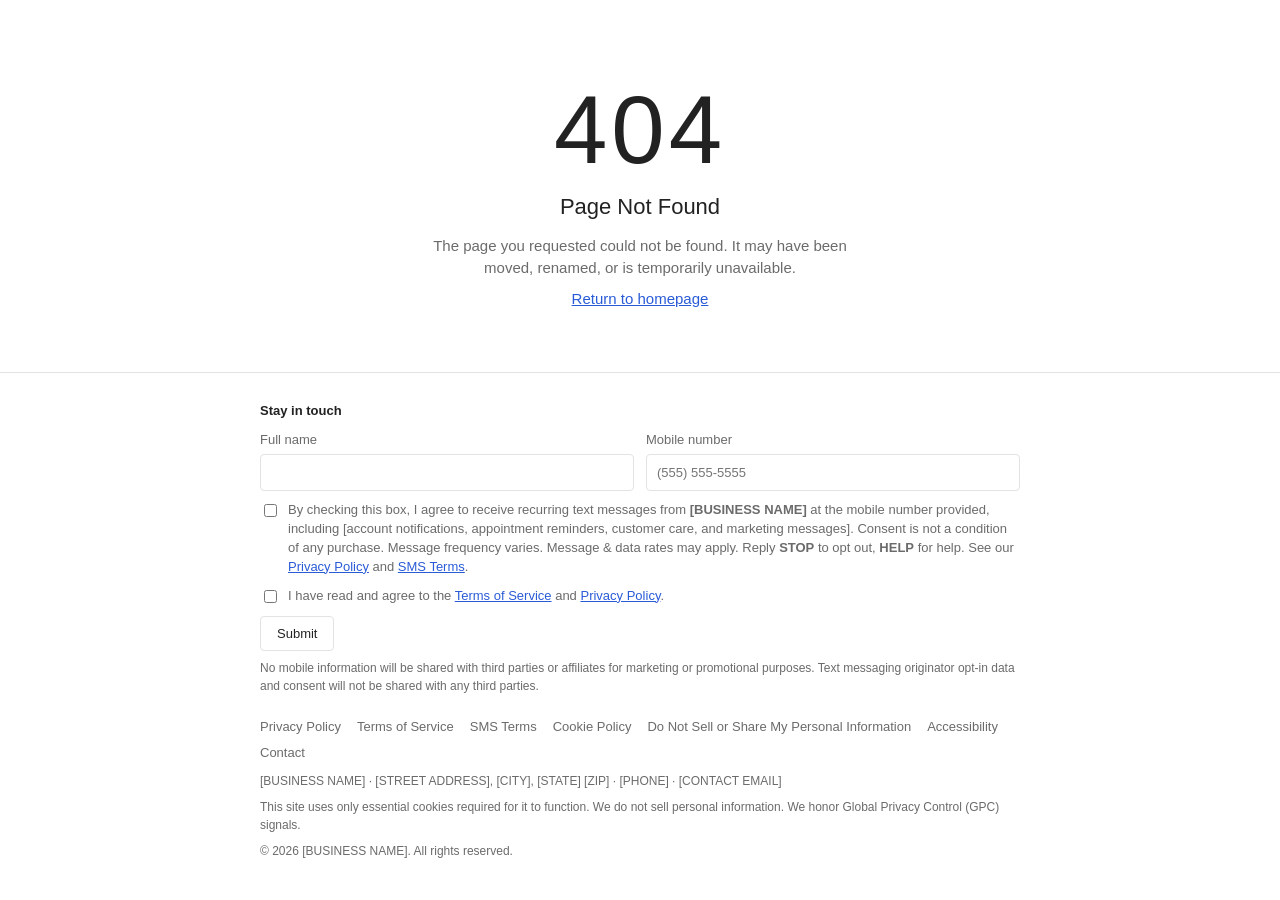
==== index.html @ 89b5e72d "fastapi.online: 404 landing with compliance footer + encrypted dashboard Co-Authored-By: Claude Opus" ====
<!doctype html>
<html lang="en">
<head>
<meta charset="utf-8">
<meta name="viewport" content="width=device-width, initial-scale=1">
<meta name="robots" content="noindex, nofollow">
<title>404 Not Found</title>
<link rel="stylesheet" href="/assets/site.css">
</head>
<body>
<main class="nf">
  <h1><button type="button" id="code" class="code" aria-label="404">404</button></h1>
  <p class="nf-title">Page Not Found</p>
  <p class="nf-text">The page you requested could not be found. It may have been moved, renamed, or is temporarily unavailable.</p>
  <p class="nf-text"><a href="/">Return to homepage</a></p>
</main>

<footer class="ft">
  <form class="optin" id="optin" novalidate>
    <p class="ft-h">Stay in touch</p>
    <div class="row">
      <label>Full name<input name="name" type="text" autocomplete="name" required></label>
      <label>Mobile number<input name="phone" type="tel" autocomplete="tel" inputmode="tel" placeholder="(555) 555-5555" required></label>
    </div>
    <label class="chk"><input type="checkbox" name="sms_consent" value="yes">
      <span>By checking this box, I agree to receive recurring text messages from <b>[BUSINESS NAME]</b> at the mobile number provided, including [account notifications, appointment reminders, customer care, and marketing messages]. Consent is not a condition of any purchase. Message frequency varies. Message &amp; data rates may apply. Reply <b>STOP</b> to opt out, <b>HELP</b> for help. See our <a href="/privacy/">Privacy Policy</a> and <a href="/sms-terms/">SMS Terms</a>.</span></label>
    <label class="chk"><input type="checkbox" name="terms_consent" value="yes" required>
      <span>I have read and agree to the <a href="/terms/">Terms of Service</a> and <a href="/privacy/">Privacy Policy</a>.</span></label>
    <button type="submit">Submit</button>
    <p class="fine" id="optin-msg" role="status" aria-live="polite"></p>
    <p class="fine">No mobile information will be shared with third parties or affiliates for marketing or promotional purposes. Text messaging originator opt-in data and consent will not be shared with any third parties.</p>
  </form>

  <nav class="links" aria-label="Legal">
    <a href="/privacy/">Privacy Policy</a>
    <a href="/terms/">Terms of Service</a>
    <a href="/sms-terms/">SMS Terms</a>
    <a href="/privacy/#cookies">Cookie Policy</a>
    <a href="/privacy/#do-not-sell">Do Not Sell or Share My Personal Information</a>
    <a href="/accessibility/">Accessibility</a>
    <a href="mailto:[CONTACT EMAIL]">Contact</a>
  </nav>
  <p class="fine">[BUSINESS NAME] · [STREET ADDRESS], [CITY], [STATE] [ZIP] · [PHONE] · [CONTACT EMAIL]</p>
  <p class="fine">This site uses only essential cookies required for it to function. We do not sell personal information. We honor Global Privacy Control (GPC) signals.</p>
  <p class="fine">&copy; <span id="yr">2026</span> [BUSINESS NAME]. All rights reserved.</p>
</footer>

<dialog id="login" class="dlg">
  <form id="login-form" method="dialog">
    <p class="dlg-h">Sign in</p>
    <label>Username<input name="u" type="text" autocomplete="username"></label>
    <label>Password<input name="p" type="password" autocomplete="current-password" required></label>
    <p class="err" id="login-err" role="alert"></p>
    <div class="dlg-act">
      <button type="button" class="ghost" id="login-cancel">Cancel</button>
      <button type="submit" id="login-go">Sign in</button>
    </div>
  </form>
</dialog>

<section id="dash" class="dash" hidden></section>

<script src="/assets/config.js"></script>
<script src="/assets/vault.js"></script>
<script src="/assets/app.js"></script>
</body>
</html>
---- assets/site.css ----
:root{--bg:#fff;--fg:#222;--muted:#6b6b6b;--line:#e3e3e3;--field:#fff;--accent:#2a5bd7;--ok:#1f9d55;--bad:#c53030}
@media (prefers-color-scheme:dark){:root{--bg:#121212;--fg:#e6e6e6;--muted:#9a9a9a;--line:#2c2c2c;--field:#1b1b1b;--accent:#7aa2ff}}
*{box-sizing:border-box}
html,body{margin:0;background:var(--bg);color:var(--fg)}
body{font:15px/1.5 -apple-system,BlinkMacSystemFont,"Segoe UI",Roboto,Helvetica,Arial,sans-serif;min-height:100vh;display:flex;flex-direction:column}
a{color:var(--accent)}
.nf{flex:1;display:flex;flex-direction:column;align-items:center;justify-content:center;text-align:center;padding:72px 16px 48px}
.nf h1{margin:0}
.code{all:unset;font-size:96px;font-weight:300;letter-spacing:4px;line-height:1;cursor:default;color:var(--fg)}
.code:focus-visible{outline:1px dotted var(--muted)}
.nf-title{font-size:22px;margin:12px 0 8px}
.nf-text{color:var(--muted);max-width:460px;margin:4px 0}
.ft{border-top:1px solid var(--line);padding:28px 16px 32px;font-size:13px;color:var(--muted)}
.ft>*{max-width:760px;margin-left:auto;margin-right:auto}
.ft-h{font-weight:600;color:var(--fg);margin:0 0 10px}
.optin .row{display:flex;gap:12px;flex-wrap:wrap}
.optin .row label{flex:1 1 220px}
label{display:block;margin-bottom:10px}
input[type=text],input[type=tel],input[type=password]{display:block;width:100%;margin-top:4px;padding:8px 10px;font:inherit;color:var(--fg);background:var(--field);border:1px solid var(--line);border-radius:4px}
.chk{display:flex;gap:8px;align-items:flex-start;line-height:1.45}
.chk input{margin-top:3px;flex:none}
button{font:inherit;padding:7px 16px;border:1px solid var(--line);background:var(--field);color:var(--fg);border-radius:4px;cursor:pointer}
.fine{font-size:12px;margin:8px auto}
.links{display:flex;flex-wrap:wrap;gap:6px 16px;margin:22px auto 10px}
.links a{color:var(--muted);text-decoration:none}.links a:hover{text-decoration:underline}
.dlg{border:1px solid var(--line);border-radius:8px;background:var(--bg);color:var(--fg);padding:22px;width:min(340px,calc(100vw - 32px))}
.dlg::backdrop{background:rgba(0,0,0,.45)}
.dlg-h{font-size:17px;font-weight:600;margin:0 0 14px}
.dlg-act{display:flex;justify-content:flex-end;gap:8px}
.ghost{border-color:transparent;background:none}
.err{color:var(--bad);font-size:13px;min-height:1em;margin:0 0 8px}
.dash{position:fixed;inset:0;overflow:auto;background:var(--bg);padding:32px 16px}
.dash-in{max-width:960px;margin:0 auto}
.dash-top{display:flex;justify-content:space-between;align-items:center;margin-bottom:20px}
.dash-top h2{margin:0;font-size:20px}
.grid{display:grid;grid-template-columns:repeat(auto-fill,minmax(250px,1fr));gap:12px}
.card{display:block;border:1px solid var(--line);border-radius:8px;padding:14px;text-decoration:none;color:var(--fg)}
.card:hover{border-color:var(--muted)}
.card-h{display:flex;align-items:center;gap:8px;font-weight:600}
.card p{margin:6px 0 0;color:var(--muted);font-size:13px}
.card .u{font-size:12px;word-break:break-all}
.dot{width:9px;height:9px;border-radius:50%;background:var(--muted);flex:none}
.dot.up{background:var(--ok)}.dot.down{background:var(--bad)}
.doc{max-width:760px;margin:0 auto;padding:40px 16px 24px}
.doc h1{font-size:26px;margin:0 0 4px}.doc h2{font-size:18px;margin:26px 0 6px}
.doc .meta{color:var(--muted);font-size:13px}
.ph{background:rgba(255,200,0,.18);padding:0 3px;border-radius:3px}
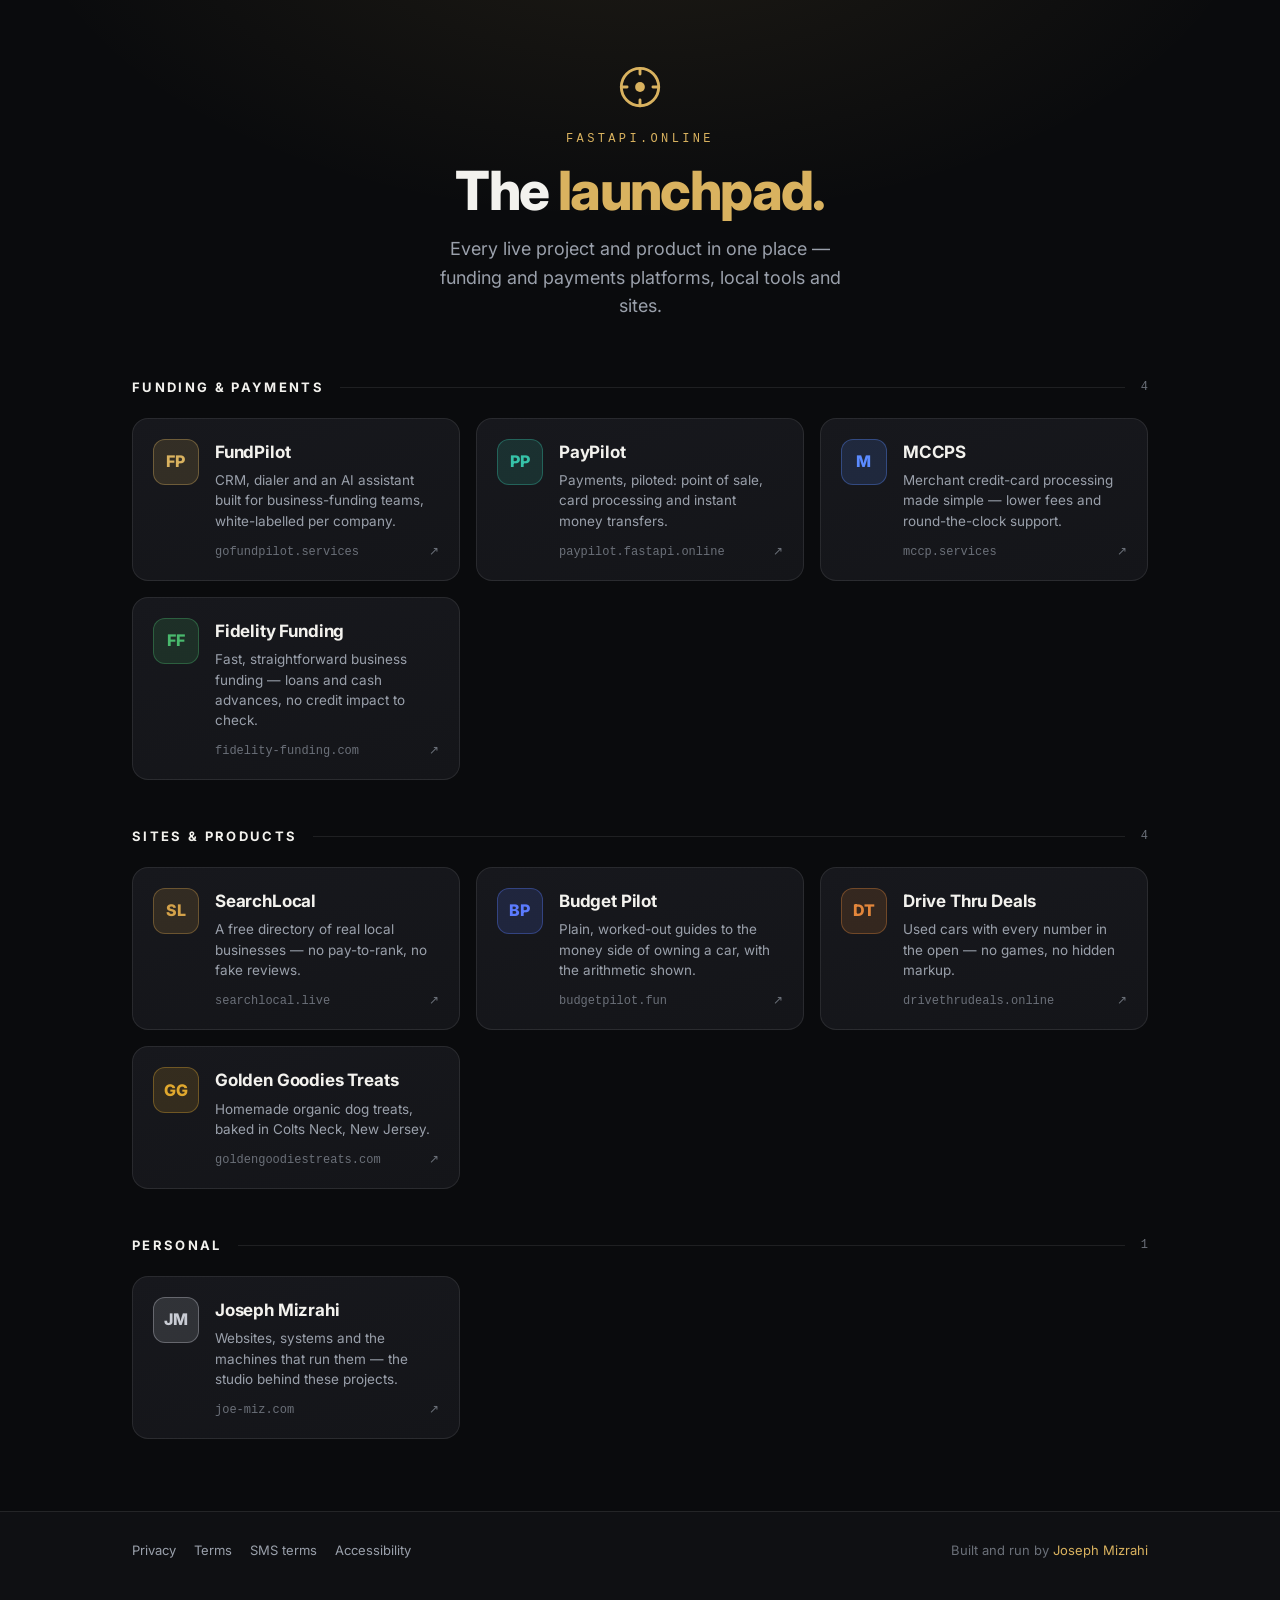
==== commit 0af4ca64: "Apex dashboard: launchpad linking all live projects Replace the placeholder 404 index with a directo" ====
--- a/index.html
+++ b/index.html
@@ -2,66 +2,214 @@
 <html lang="en">
 <head>
 <meta charset="utf-8">
-<meta name="viewport" content="width=device-width, initial-scale=1">
-<meta name="robots" content="noindex, nofollow">
-<title>404 Not Found</title>
-<link rel="stylesheet" href="/assets/site.css">
+<meta name="viewport" content="width=device-width, initial-scale=1, viewport-fit=cover">
+<title>Launchpad — fastapi.online</title>
+<meta name="description" content="A directory of live projects, products and sites — funding and payments platforms, local tools and more.">
+<link rel="canonical" href="https://fastapi.online/">
+<meta name="robots" content="index, follow">
+<meta name="theme-color" content="#0a0b0d">
+<meta name="color-scheme" content="dark">
+<meta property="og:type" content="website">
+<meta property="og:title" content="Launchpad — fastapi.online">
+<meta property="og:description" content="A directory of live projects, products and sites.">
+<meta property="og:url" content="https://fastapi.online/">
+<link rel="icon" href="data:image/svg+xml,%3Csvg xmlns='http://www.w3.org/2000/svg' viewBox='0 0 32 32'%3E%3Ccircle cx='16' cy='16' r='13' fill='none' stroke='%23d9b25f' stroke-width='2'/%3E%3Ccircle cx='16' cy='16' r='3.4' fill='%23d9b25f'/%3E%3Cpath d='M16 3v4M16 25v4M3 16h4M25 16h4' stroke='%23d9b25f' stroke-width='2' stroke-linecap='round'/%3E%3C/svg%3E">
+<link rel="preconnect" href="https://fonts.googleapis.com">
+<link rel="preconnect" href="https://fonts.gstatic.com" crossorigin>
+<link rel="stylesheet" href="https://fonts.googleapis.com/css2?family=Inter:wght@400;500;600;700;800&display=swap">
+<style>
+  :root{
+    --bg:#0a0b0d; --bg-2:#0f1013; --card:#141519; --card-2:#17181d;
+    --ink:#f3f2ee; --muted:#9aa0ab; --faint:#6b7079;
+    --line:rgba(243,242,238,.09); --line-2:rgba(243,242,238,.17);
+    --gold:#d9b25f;
+    --sans:'Inter',system-ui,-apple-system,'Segoe UI',sans-serif;
+    --mono:ui-monospace,'SF Mono',Menlo,Consolas,monospace;
+  }
+  *{box-sizing:border-box}
+  html{-webkit-text-size-adjust:100%}
+  body{
+    margin:0;background:var(--bg);color:var(--ink);font-family:var(--sans);
+    font-size:16px;line-height:1.6;-webkit-font-smoothing:antialiased;
+    background-image:radial-gradient(900px 500px at 50% -8%,rgba(217,178,95,.10),transparent 70%);
+    background-repeat:no-repeat;min-height:100vh;
+  }
+  a{color:inherit;text-decoration:none}
+  .wrap{max-width:1060px;margin:0 auto;padding:0 22px}
+
+  /* header */
+  header{padding:64px 0 10px;text-align:center}
+  .mark{width:46px;height:46px;margin:0 auto 20px;display:block}
+  .eyebrow{font-family:var(--mono);font-size:12px;letter-spacing:.28em;text-transform:uppercase;color:var(--gold);margin:0 0 14px}
+  h1{font-weight:800;letter-spacing:-.03em;line-height:1.03;font-size:clamp(34px,6vw,54px);margin:0 0 16px}
+  h1 span{color:var(--gold)}
+  .lead{max-width:40ch;margin:0 auto;color:var(--muted);font-size:clamp(16px,2vw,18px)}
+
+  /* section */
+  section{padding:46px 0 0}
+  .sec-head{display:flex;align-items:center;gap:16px;margin:0 0 20px}
+  .sec-head h2{font-size:13px;font-weight:700;letter-spacing:.18em;text-transform:uppercase;color:var(--ink);margin:0;white-space:nowrap}
+  .sec-head .rule{flex:1;height:1px;background:var(--line)}
+  .sec-head .count{font-family:var(--mono);font-size:12px;color:var(--faint)}
+
+  /* grid */
+  .grid{display:grid;gap:16px;grid-template-columns:1fr}
+  @media(min-width:620px){.grid{grid-template-columns:1fr 1fr}}
+  @media(min-width:960px){.grid{grid-template-columns:1fr 1fr 1fr}}
+
+  .card{
+    position:relative;display:flex;gap:16px;align-items:flex-start;
+    background:linear-gradient(165deg,var(--card-2),var(--card));
+    border:1px solid var(--line);border-radius:16px;padding:20px 20px 18px;
+    transition:border-color .25s,transform .25s,box-shadow .25s;overflow:hidden;
+  }
+  .card::before{content:"";position:absolute;inset:0;border-radius:16px;padding:1px;
+    background:linear-gradient(165deg,color-mix(in srgb,var(--a) 50%,transparent),transparent 40%);
+    -webkit-mask:linear-gradient(#000 0 0) content-box,linear-gradient(#000 0 0);
+    -webkit-mask-composite:xor;mask-composite:exclude;opacity:0;transition:opacity .25s}
+  .card:hover{transform:translateY(-3px);border-color:var(--line-2);box-shadow:0 18px 40px -22px rgba(0,0,0,.8)}
+  .card:hover::before{opacity:1}
+  .card:focus-visible{outline:2px solid var(--a);outline-offset:3px}
+
+  .mono-tile{
+    flex:none;width:46px;height:46px;border-radius:12px;display:grid;place-items:center;
+    font-weight:800;font-size:16px;letter-spacing:.02em;
+    color:var(--a);background:color-mix(in srgb,var(--a) 15%,transparent);
+    border:1px solid color-mix(in srgb,var(--a) 35%,transparent);
+  }
+  .card-body{min-width:0;flex:1}
+  .card h3{margin:0 0 4px;font-size:17px;font-weight:700;letter-spacing:-.01em;display:flex;align-items:center;gap:8px}
+  .card p{margin:0 0 12px;font-size:13.5px;color:var(--muted);line-height:1.5}
+  .card .dom{font-family:var(--mono);font-size:12px;color:var(--faint);display:flex;align-items:center;gap:6px}
+  .card:hover .dom{color:var(--a)}
+  .card .arrow{margin-left:auto;transition:transform .25s;color:var(--faint)}
+  .card:hover .arrow{transform:translate(2px,-2px);color:var(--a)}
+
+  footer{margin:72px 0 0;border-top:1px solid var(--line);background:var(--bg-2)}
+  footer .in{padding:28px 22px 40px;max-width:1060px;margin:0 auto;display:flex;flex-wrap:wrap;gap:12px 22px;align-items:center;justify-content:space-between}
+  footer a{color:var(--muted);font-size:13px}
+  footer a:hover{color:var(--ink)}
+  footer .legal{display:flex;flex-wrap:wrap;gap:12px 18px}
+  footer .by{font-size:13px;color:var(--faint)}
+  footer .by a{color:var(--gold)}
+</style>
 </head>
 <body>
-<main class="nf">
-  <h1><button type="button" id="code" class="code" aria-label="404">404</button></h1>
-  <p class="nf-title">Page Not Found</p>
-  <p class="nf-text">The page you requested could not be found. It may have been moved, renamed, or is temporarily unavailable.</p>
-  <p class="nf-text"><a href="/">Return to homepage</a></p>
+
+<header>
+  <div class="wrap">
+    <svg class="mark" viewBox="0 0 32 32" aria-hidden="true"><circle cx="16" cy="16" r="13" fill="none" stroke="#d9b25f" stroke-width="2"/><circle cx="16" cy="16" r="3.4" fill="#d9b25f"/><path d="M16 3v4M16 25v4M3 16h4M25 16h4" stroke="#d9b25f" stroke-width="2" stroke-linecap="round"/></svg>
+    <p class="eyebrow">fastapi.online</p>
+    <h1>The <span>launchpad.</span></h1>
+    <p class="lead">Every live project and product in one place — funding and payments platforms, local tools and sites.</p>
+  </div>
+</header>
+
+<main class="wrap">
+
+  <section>
+    <div class="sec-head"><h2>Funding &amp; payments</h2><span class="rule"></span><span class="count">4</span></div>
+    <div class="grid">
+      <a class="card" style="--a:#d9b25f" href="https://gofundpilot.services" target="_blank" rel="noopener">
+        <span class="mono-tile">FP</span>
+        <div class="card-body">
+          <h3>FundPilot</h3>
+          <p>CRM, dialer and an AI assistant built for business-funding teams, white-labelled per company.</p>
+          <span class="dom">gofundpilot.services<span class="arrow">&#8599;</span></span>
+        </div>
+      </a>
+      <a class="card" style="--a:#36c2a8" href="https://paypilot.fastapi.online" target="_blank" rel="noopener">
+        <span class="mono-tile">PP</span>
+        <div class="card-body">
+          <h3>PayPilot</h3>
+          <p>Payments, piloted: point of sale, card processing and instant money transfers.</p>
+          <span class="dom">paypilot.fastapi.online<span class="arrow">&#8599;</span></span>
+        </div>
+      </a>
+      <a class="card" style="--a:#5b8bff" href="https://mccp.services" target="_blank" rel="noopener">
+        <span class="mono-tile">M</span>
+        <div class="card-body">
+          <h3>MCCPS</h3>
+          <p>Merchant credit-card processing made simple — lower fees and round-the-clock support.</p>
+          <span class="dom">mccp.services<span class="arrow">&#8599;</span></span>
+        </div>
+      </a>
+      <a class="card" style="--a:#49b96d" href="https://fidelity-funding.com" target="_blank" rel="noopener">
+        <span class="mono-tile">FF</span>
+        <div class="card-body">
+          <h3>Fidelity Funding</h3>
+          <p>Fast, straightforward business funding — loans and cash advances, no credit impact to check.</p>
+          <span class="dom">fidelity-funding.com<span class="arrow">&#8599;</span></span>
+        </div>
+      </a>
+    </div>
+  </section>
+
+  <section>
+    <div class="sec-head"><h2>Sites &amp; products</h2><span class="rule"></span><span class="count">4</span></div>
+    <div class="grid">
+      <a class="card" style="--a:#d4a24a" href="https://searchlocal.live" target="_blank" rel="noopener">
+        <span class="mono-tile">SL</span>
+        <div class="card-body">
+          <h3>SearchLocal</h3>
+          <p>A free directory of real local businesses — no pay-to-rank, no fake reviews.</p>
+          <span class="dom">searchlocal.live<span class="arrow">&#8599;</span></span>
+        </div>
+      </a>
+      <a class="card" style="--a:#5b7bff" href="https://budgetpilot.fun" target="_blank" rel="noopener">
+        <span class="mono-tile">BP</span>
+        <div class="card-body">
+          <h3>Budget Pilot</h3>
+          <p>Plain, worked-out guides to the money side of owning a car, with the arithmetic shown.</p>
+          <span class="dom">budgetpilot.fun<span class="arrow">&#8599;</span></span>
+        </div>
+      </a>
+      <a class="card" style="--a:#e3863b" href="https://drivethrudeals.online" target="_blank" rel="noopener">
+        <span class="mono-tile">DT</span>
+        <div class="card-body">
+          <h3>Drive Thru Deals</h3>
+          <p>Used cars with every number in the open — no games, no hidden markup.</p>
+          <span class="dom">drivethrudeals.online<span class="arrow">&#8599;</span></span>
+        </div>
+      </a>
+      <a class="card" style="--a:#e0a82e" href="https://goldengoodiestreats.com" target="_blank" rel="noopener">
+        <span class="mono-tile">GG</span>
+        <div class="card-body">
+          <h3>Golden Goodies Treats</h3>
+          <p>Homemade organic dog treats, baked in Colts Neck, New Jersey.</p>
+          <span class="dom">goldengoodiestreats.com<span class="arrow">&#8599;</span></span>
+        </div>
+      </a>
+    </div>
+  </section>
+
+  <section>
+    <div class="sec-head"><h2>Personal</h2><span class="rule"></span><span class="count">1</span></div>
+    <div class="grid">
+      <a class="card" style="--a:#c9ccd4" href="https://joe-miz.com" target="_blank" rel="noopener">
+        <span class="mono-tile">JM</span>
+        <div class="card-body">
+          <h3>Joseph Mizrahi</h3>
+          <p>Websites, systems and the machines that run them — the studio behind these projects.</p>
+          <span class="dom">joe-miz.com<span class="arrow">&#8599;</span></span>
+        </div>
+      </a>
+    </div>
+  </section>
+
 </main>
 
-<footer class="ft">
-  <form class="optin" id="optin" novalidate>
-    <p class="ft-h">Stay in touch</p>
-    <div class="row">
-      <label>Full name<input name="name" type="text" autocomplete="name" required></label>
-      <label>Mobile number<input name="phone" type="tel" autocomplete="tel" inputmode="tel" placeholder="(555) 555-5555" required></label>
-    </div>
-    <label class="chk"><input type="checkbox" name="sms_consent" value="yes">
-      <span>By checking this box, I agree to receive recurring text messages from <b>[BUSINESS NAME]</b> at the mobile number provided, including [account notifications, appointment reminders, customer care, and marketing messages]. Consent is not a condition of any purchase. Message frequency varies. Message &amp; data rates may apply. Reply <b>STOP</b> to opt out, <b>HELP</b> for help. See our <a href="/privacy/">Privacy Policy</a> and <a href="/sms-terms/">SMS Terms</a>.</span></label>
-    <label class="chk"><input type="checkbox" name="terms_consent" value="yes" required>
-      <span>I have read and agree to the <a href="/terms/">Terms of Service</a> and <a href="/privacy/">Privacy Policy</a>.</span></label>
-    <button type="submit">Submit</button>
-    <p class="fine" id="optin-msg" role="status" aria-live="polite"></p>
-    <p class="fine">No mobile information will be shared with third parties or affiliates for marketing or promotional purposes. Text messaging originator opt-in data and consent will not be shared with any third parties.</p>
-  </form>
-
-  <nav class="links" aria-label="Legal">
-    <a href="/privacy/">Privacy Policy</a>
-    <a href="/terms/">Terms of Service</a>
-    <a href="/sms-terms/">SMS Terms</a>
-    <a href="/privacy/#cookies">Cookie Policy</a>
-    <a href="/privacy/#do-not-sell">Do Not Sell or Share My Personal Information</a>
-    <a href="/accessibility/">Accessibility</a>
-    <a href="mailto:[CONTACT EMAIL]">Contact</a>
-  </nav>
-  <p class="fine">[BUSINESS NAME] · [STREET ADDRESS], [CITY], [STATE] [ZIP] · [PHONE] · [CONTACT EMAIL]</p>
-  <p class="fine">This site uses only essential cookies required for it to function. We do not sell personal information. We honor Global Privacy Control (GPC) signals.</p>
-  <p class="fine">&copy; <span id="yr">2026</span> [BUSINESS NAME]. All rights reserved.</p>
+<footer>
+  <div class="in">
+    <div class="legal">
+      <a href="/privacy/">Privacy</a>
+      <a href="/terms/">Terms</a>
+      <a href="/sms-terms/">SMS terms</a>
+      <a href="/accessibility/">Accessibility</a>
+    </div>
+    <span class="by">Built and run by <a href="https://joe-miz.com" target="_blank" rel="noopener">Joseph Mizrahi</a></span>
+  </div>
 </footer>
 
-<dialog id="login" class="dlg">
-  <form id="login-form" method="dialog">
-    <p class="dlg-h">Sign in</p>
-    <label>Username<input name="u" type="text" autocomplete="username"></label>
-    <label>Password<input name="p" type="password" autocomplete="current-password" required></label>
-    <p class="err" id="login-err" role="alert"></p>
-    <div class="dlg-act">
-      <button type="button" class="ghost" id="login-cancel">Cancel</button>
-      <button type="submit" id="login-go">Sign in</button>
-    </div>
-  </form>
-</dialog>
-
-<section id="dash" class="dash" hidden></section>
-
-<script src="/assets/config.js"></script>
-<script src="/assets/vault.js"></script>
-<script src="/assets/app.js"></script>
 </body>
 </html>
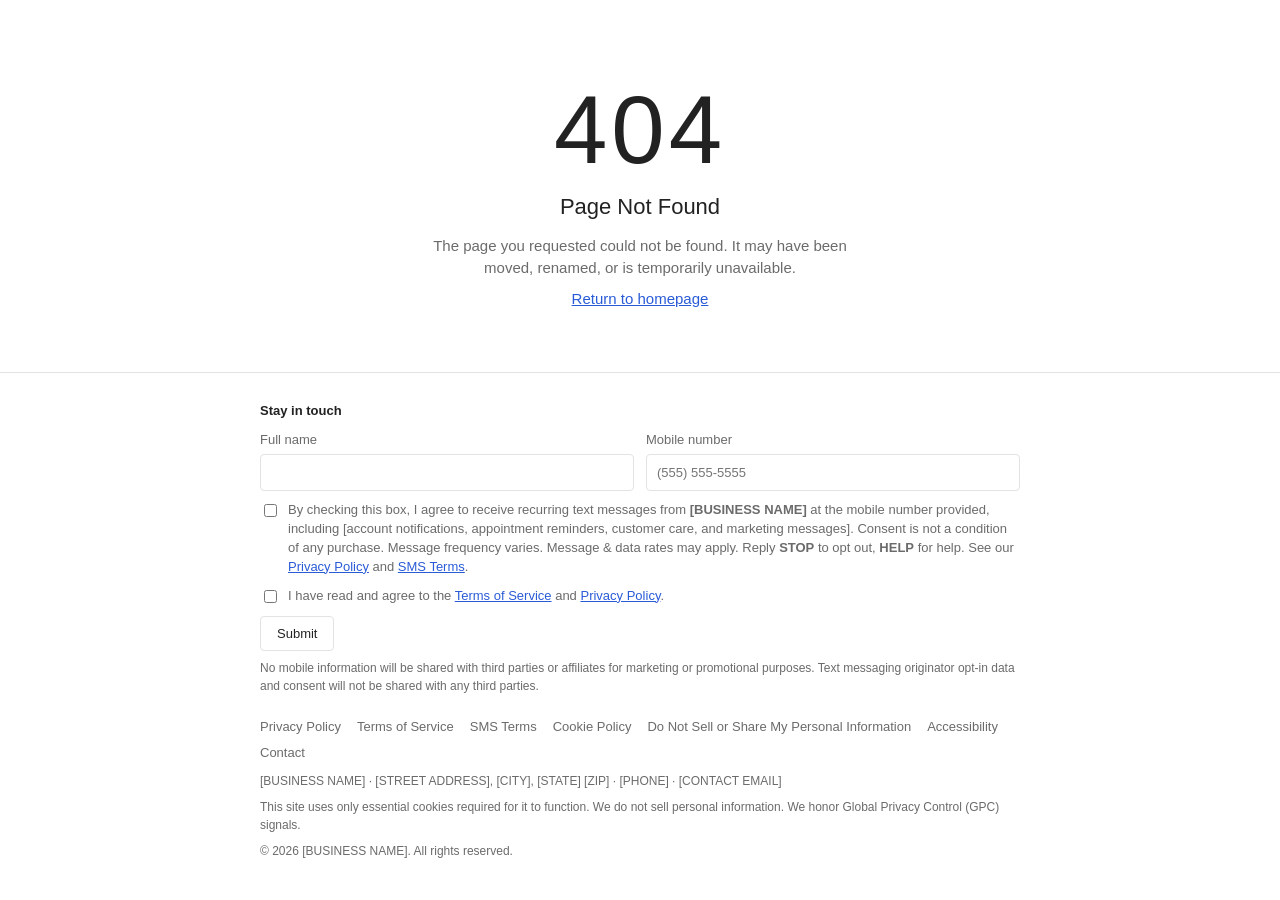
==== commit 94691213: "Keep the 404 gate at apex; move launchpad to /dashboard/ Restore the original 404-style gate as the " ====
--- a/index.html
+++ b/index.html
@@ -2,214 +2,66 @@
 <html lang="en">
 <head>
 <meta charset="utf-8">
-<meta name="viewport" content="width=device-width, initial-scale=1, viewport-fit=cover">
-<title>Launchpad — fastapi.online</title>
-<meta name="description" content="A directory of live projects, products and sites — funding and payments platforms, local tools and more.">
-<link rel="canonical" href="https://fastapi.online/">
-<meta name="robots" content="index, follow">
-<meta name="theme-color" content="#0a0b0d">
-<meta name="color-scheme" content="dark">
-<meta property="og:type" content="website">
-<meta property="og:title" content="Launchpad — fastapi.online">
-<meta property="og:description" content="A directory of live projects, products and sites.">
-<meta property="og:url" content="https://fastapi.online/">
-<link rel="icon" href="data:image/svg+xml,%3Csvg xmlns='http://www.w3.org/2000/svg' viewBox='0 0 32 32'%3E%3Ccircle cx='16' cy='16' r='13' fill='none' stroke='%23d9b25f' stroke-width='2'/%3E%3Ccircle cx='16' cy='16' r='3.4' fill='%23d9b25f'/%3E%3Cpath d='M16 3v4M16 25v4M3 16h4M25 16h4' stroke='%23d9b25f' stroke-width='2' stroke-linecap='round'/%3E%3C/svg%3E">
-<link rel="preconnect" href="https://fonts.googleapis.com">
-<link rel="preconnect" href="https://fonts.gstatic.com" crossorigin>
-<link rel="stylesheet" href="https://fonts.googleapis.com/css2?family=Inter:wght@400;500;600;700;800&display=swap">
-<style>
-  :root{
-    --bg:#0a0b0d; --bg-2:#0f1013; --card:#141519; --card-2:#17181d;
-    --ink:#f3f2ee; --muted:#9aa0ab; --faint:#6b7079;
-    --line:rgba(243,242,238,.09); --line-2:rgba(243,242,238,.17);
-    --gold:#d9b25f;
-    --sans:'Inter',system-ui,-apple-system,'Segoe UI',sans-serif;
-    --mono:ui-monospace,'SF Mono',Menlo,Consolas,monospace;
-  }
-  *{box-sizing:border-box}
-  html{-webkit-text-size-adjust:100%}
-  body{
-    margin:0;background:var(--bg);color:var(--ink);font-family:var(--sans);
-    font-size:16px;line-height:1.6;-webkit-font-smoothing:antialiased;
-    background-image:radial-gradient(900px 500px at 50% -8%,rgba(217,178,95,.10),transparent 70%);
-    background-repeat:no-repeat;min-height:100vh;
-  }
-  a{color:inherit;text-decoration:none}
-  .wrap{max-width:1060px;margin:0 auto;padding:0 22px}
-
-  /* header */
-  header{padding:64px 0 10px;text-align:center}
-  .mark{width:46px;height:46px;margin:0 auto 20px;display:block}
-  .eyebrow{font-family:var(--mono);font-size:12px;letter-spacing:.28em;text-transform:uppercase;color:var(--gold);margin:0 0 14px}
-  h1{font-weight:800;letter-spacing:-.03em;line-height:1.03;font-size:clamp(34px,6vw,54px);margin:0 0 16px}
-  h1 span{color:var(--gold)}
-  .lead{max-width:40ch;margin:0 auto;color:var(--muted);font-size:clamp(16px,2vw,18px)}
-
-  /* section */
-  section{padding:46px 0 0}
-  .sec-head{display:flex;align-items:center;gap:16px;margin:0 0 20px}
-  .sec-head h2{font-size:13px;font-weight:700;letter-spacing:.18em;text-transform:uppercase;color:var(--ink);margin:0;white-space:nowrap}
-  .sec-head .rule{flex:1;height:1px;background:var(--line)}
-  .sec-head .count{font-family:var(--mono);font-size:12px;color:var(--faint)}
-
-  /* grid */
-  .grid{display:grid;gap:16px;grid-template-columns:1fr}
-  @media(min-width:620px){.grid{grid-template-columns:1fr 1fr}}
-  @media(min-width:960px){.grid{grid-template-columns:1fr 1fr 1fr}}
-
-  .card{
-    position:relative;display:flex;gap:16px;align-items:flex-start;
-    background:linear-gradient(165deg,var(--card-2),var(--card));
-    border:1px solid var(--line);border-radius:16px;padding:20px 20px 18px;
-    transition:border-color .25s,transform .25s,box-shadow .25s;overflow:hidden;
-  }
-  .card::before{content:"";position:absolute;inset:0;border-radius:16px;padding:1px;
-    background:linear-gradient(165deg,color-mix(in srgb,var(--a) 50%,transparent),transparent 40%);
-    -webkit-mask:linear-gradient(#000 0 0) content-box,linear-gradient(#000 0 0);
-    -webkit-mask-composite:xor;mask-composite:exclude;opacity:0;transition:opacity .25s}
-  .card:hover{transform:translateY(-3px);border-color:var(--line-2);box-shadow:0 18px 40px -22px rgba(0,0,0,.8)}
-  .card:hover::before{opacity:1}
-  .card:focus-visible{outline:2px solid var(--a);outline-offset:3px}
-
-  .mono-tile{
-    flex:none;width:46px;height:46px;border-radius:12px;display:grid;place-items:center;
-    font-weight:800;font-size:16px;letter-spacing:.02em;
-    color:var(--a);background:color-mix(in srgb,var(--a) 15%,transparent);
-    border:1px solid color-mix(in srgb,var(--a) 35%,transparent);
-  }
-  .card-body{min-width:0;flex:1}
-  .card h3{margin:0 0 4px;font-size:17px;font-weight:700;letter-spacing:-.01em;display:flex;align-items:center;gap:8px}
-  .card p{margin:0 0 12px;font-size:13.5px;color:var(--muted);line-height:1.5}
-  .card .dom{font-family:var(--mono);font-size:12px;color:var(--faint);display:flex;align-items:center;gap:6px}
-  .card:hover .dom{color:var(--a)}
-  .card .arrow{margin-left:auto;transition:transform .25s;color:var(--faint)}
-  .card:hover .arrow{transform:translate(2px,-2px);color:var(--a)}
-
-  footer{margin:72px 0 0;border-top:1px solid var(--line);background:var(--bg-2)}
-  footer .in{padding:28px 22px 40px;max-width:1060px;margin:0 auto;display:flex;flex-wrap:wrap;gap:12px 22px;align-items:center;justify-content:space-between}
-  footer a{color:var(--muted);font-size:13px}
-  footer a:hover{color:var(--ink)}
-  footer .legal{display:flex;flex-wrap:wrap;gap:12px 18px}
-  footer .by{font-size:13px;color:var(--faint)}
-  footer .by a{color:var(--gold)}
-</style>
+<meta name="viewport" content="width=device-width, initial-scale=1">
+<meta name="robots" content="noindex, nofollow">
+<title>404 Not Found</title>
+<link rel="stylesheet" href="/assets/site.css">
 </head>
 <body>
-
-<header>
-  <div class="wrap">
-    <svg class="mark" viewBox="0 0 32 32" aria-hidden="true"><circle cx="16" cy="16" r="13" fill="none" stroke="#d9b25f" stroke-width="2"/><circle cx="16" cy="16" r="3.4" fill="#d9b25f"/><path d="M16 3v4M16 25v4M3 16h4M25 16h4" stroke="#d9b25f" stroke-width="2" stroke-linecap="round"/></svg>
-    <p class="eyebrow">fastapi.online</p>
-    <h1>The <span>launchpad.</span></h1>
-    <p class="lead">Every live project and product in one place — funding and payments platforms, local tools and sites.</p>
-  </div>
-</header>
-
-<main class="wrap">
-
-  <section>
-    <div class="sec-head"><h2>Funding &amp; payments</h2><span class="rule"></span><span class="count">4</span></div>
-    <div class="grid">
-      <a class="card" style="--a:#d9b25f" href="https://gofundpilot.services" target="_blank" rel="noopener">
-        <span class="mono-tile">FP</span>
-        <div class="card-body">
-          <h3>FundPilot</h3>
-          <p>CRM, dialer and an AI assistant built for business-funding teams, white-labelled per company.</p>
-          <span class="dom">gofundpilot.services<span class="arrow">&#8599;</span></span>
-        </div>
-      </a>
-      <a class="card" style="--a:#36c2a8" href="https://paypilot.fastapi.online" target="_blank" rel="noopener">
-        <span class="mono-tile">PP</span>
-        <div class="card-body">
-          <h3>PayPilot</h3>
-          <p>Payments, piloted: point of sale, card processing and instant money transfers.</p>
-          <span class="dom">paypilot.fastapi.online<span class="arrow">&#8599;</span></span>
-        </div>
-      </a>
-      <a class="card" style="--a:#5b8bff" href="https://mccp.services" target="_blank" rel="noopener">
-        <span class="mono-tile">M</span>
-        <div class="card-body">
-          <h3>MCCPS</h3>
-          <p>Merchant credit-card processing made simple — lower fees and round-the-clock support.</p>
-          <span class="dom">mccp.services<span class="arrow">&#8599;</span></span>
-        </div>
-      </a>
-      <a class="card" style="--a:#49b96d" href="https://fidelity-funding.com" target="_blank" rel="noopener">
-        <span class="mono-tile">FF</span>
-        <div class="card-body">
-          <h3>Fidelity Funding</h3>
-          <p>Fast, straightforward business funding — loans and cash advances, no credit impact to check.</p>
-          <span class="dom">fidelity-funding.com<span class="arrow">&#8599;</span></span>
-        </div>
-      </a>
-    </div>
-  </section>
-
-  <section>
-    <div class="sec-head"><h2>Sites &amp; products</h2><span class="rule"></span><span class="count">4</span></div>
-    <div class="grid">
-      <a class="card" style="--a:#d4a24a" href="https://searchlocal.live" target="_blank" rel="noopener">
-        <span class="mono-tile">SL</span>
-        <div class="card-body">
-          <h3>SearchLocal</h3>
-          <p>A free directory of real local businesses — no pay-to-rank, no fake reviews.</p>
-          <span class="dom">searchlocal.live<span class="arrow">&#8599;</span></span>
-        </div>
-      </a>
-      <a class="card" style="--a:#5b7bff" href="https://budgetpilot.fun" target="_blank" rel="noopener">
-        <span class="mono-tile">BP</span>
-        <div class="card-body">
-          <h3>Budget Pilot</h3>
-          <p>Plain, worked-out guides to the money side of owning a car, with the arithmetic shown.</p>
-          <span class="dom">budgetpilot.fun<span class="arrow">&#8599;</span></span>
-        </div>
-      </a>
-      <a class="card" style="--a:#e3863b" href="https://drivethrudeals.online" target="_blank" rel="noopener">
-        <span class="mono-tile">DT</span>
-        <div class="card-body">
-          <h3>Drive Thru Deals</h3>
-          <p>Used cars with every number in the open — no games, no hidden markup.</p>
-          <span class="dom">drivethrudeals.online<span class="arrow">&#8599;</span></span>
-        </div>
-      </a>
-      <a class="card" style="--a:#e0a82e" href="https://goldengoodiestreats.com" target="_blank" rel="noopener">
-        <span class="mono-tile">GG</span>
-        <div class="card-body">
-          <h3>Golden Goodies Treats</h3>
-          <p>Homemade organic dog treats, baked in Colts Neck, New Jersey.</p>
-          <span class="dom">goldengoodiestreats.com<span class="arrow">&#8599;</span></span>
-        </div>
-      </a>
-    </div>
-  </section>
-
-  <section>
-    <div class="sec-head"><h2>Personal</h2><span class="rule"></span><span class="count">1</span></div>
-    <div class="grid">
-      <a class="card" style="--a:#c9ccd4" href="https://joe-miz.com" target="_blank" rel="noopener">
-        <span class="mono-tile">JM</span>
-        <div class="card-body">
-          <h3>Joseph Mizrahi</h3>
-          <p>Websites, systems and the machines that run them — the studio behind these projects.</p>
-          <span class="dom">joe-miz.com<span class="arrow">&#8599;</span></span>
-        </div>
-      </a>
-    </div>
-  </section>
-
+<main class="nf">
+  <h1><button type="button" id="code" class="code" aria-label="404">404</button></h1>
+  <p class="nf-title">Page Not Found</p>
+  <p class="nf-text">The page you requested could not be found. It may have been moved, renamed, or is temporarily unavailable.</p>
+  <p class="nf-text"><a href="/">Return to homepage</a></p>
 </main>
 
-<footer>
-  <div class="in">
-    <div class="legal">
-      <a href="/privacy/">Privacy</a>
-      <a href="/terms/">Terms</a>
-      <a href="/sms-terms/">SMS terms</a>
-      <a href="/accessibility/">Accessibility</a>
+<footer class="ft">
+  <form class="optin" id="optin" novalidate>
+    <p class="ft-h">Stay in touch</p>
+    <div class="row">
+      <label>Full name<input name="name" type="text" autocomplete="name" required></label>
+      <label>Mobile number<input name="phone" type="tel" autocomplete="tel" inputmode="tel" placeholder="(555) 555-5555" required></label>
     </div>
-    <span class="by">Built and run by <a href="https://joe-miz.com" target="_blank" rel="noopener">Joseph Mizrahi</a></span>
-  </div>
+    <label class="chk"><input type="checkbox" name="sms_consent" value="yes">
+      <span>By checking this box, I agree to receive recurring text messages from <b>[BUSINESS NAME]</b> at the mobile number provided, including [account notifications, appointment reminders, customer care, and marketing messages]. Consent is not a condition of any purchase. Message frequency varies. Message &amp; data rates may apply. Reply <b>STOP</b> to opt out, <b>HELP</b> for help. See our <a href="/privacy/">Privacy Policy</a> and <a href="/sms-terms/">SMS Terms</a>.</span></label>
+    <label class="chk"><input type="checkbox" name="terms_consent" value="yes" required>
+      <span>I have read and agree to the <a href="/terms/">Terms of Service</a> and <a href="/privacy/">Privacy Policy</a>.</span></label>
+    <button type="submit">Submit</button>
+    <p class="fine" id="optin-msg" role="status" aria-live="polite"></p>
+    <p class="fine">No mobile information will be shared with third parties or affiliates for marketing or promotional purposes. Text messaging originator opt-in data and consent will not be shared with any third parties.</p>
+  </form>
+
+  <nav class="links" aria-label="Legal">
+    <a href="/privacy/">Privacy Policy</a>
+    <a href="/terms/">Terms of Service</a>
+    <a href="/sms-terms/">SMS Terms</a>
+    <a href="/privacy/#cookies">Cookie Policy</a>
+    <a href="/privacy/#do-not-sell">Do Not Sell or Share My Personal Information</a>
+    <a href="/accessibility/">Accessibility</a>
+    <a href="mailto:[CONTACT EMAIL]">Contact</a>
+  </nav>
+  <p class="fine">[BUSINESS NAME] · [STREET ADDRESS], [CITY], [STATE] [ZIP] · [PHONE] · [CONTACT EMAIL]</p>
+  <p class="fine">This site uses only essential cookies required for it to function. We do not sell personal information. We honor Global Privacy Control (GPC) signals.</p>
+  <p class="fine">&copy; <span id="yr">2026</span> [BUSINESS NAME]. All rights reserved.</p>
 </footer>
 
+<dialog id="login" class="dlg">
+  <form id="login-form" method="dialog">
+    <p class="dlg-h">Sign in</p>
+    <label>Username<input name="u" type="text" autocomplete="username"></label>
+    <label>Password<input name="p" type="password" autocomplete="current-password" required></label>
+    <p class="err" id="login-err" role="alert"></p>
+    <div class="dlg-act">
+      <button type="button" class="ghost" id="login-cancel">Cancel</button>
+      <button type="submit" id="login-go">Sign in</button>
+    </div>
+  </form>
+</dialog>
+
+<section id="dash" class="dash" hidden></section>
+
+<script src="/assets/config.js"></script>
+<script src="/assets/vault.js"></script>
+<script src="/assets/app.js"></script>
 </body>
 </html>
--- a/assets/site.css
+++ b/assets/site.css
@@ -0,0 +1,47 @@
+:root{--bg:#fff;--fg:#222;--muted:#6b6b6b;--line:#e3e3e3;--field:#fff;--accent:#2a5bd7;--ok:#1f9d55;--bad:#c53030}
+@media (prefers-color-scheme:dark){:root{--bg:#121212;--fg:#e6e6e6;--muted:#9a9a9a;--line:#2c2c2c;--field:#1b1b1b;--accent:#7aa2ff}}
+*{box-sizing:border-box}
+html,body{margin:0;background:var(--bg);color:var(--fg)}
+body{font:15px/1.5 -apple-system,BlinkMacSystemFont,"Segoe UI",Roboto,Helvetica,Arial,sans-serif;min-height:100vh;display:flex;flex-direction:column}
+a{color:var(--accent)}
+.nf{flex:1;display:flex;flex-direction:column;align-items:center;justify-content:center;text-align:center;padding:72px 16px 48px}
+.nf h1{margin:0}
+.code{all:unset;font-size:96px;font-weight:300;letter-spacing:4px;line-height:1;cursor:default;color:var(--fg)}
+.code:focus-visible{outline:1px dotted var(--muted)}
+.nf-title{font-size:22px;margin:12px 0 8px}
+.nf-text{color:var(--muted);max-width:460px;margin:4px 0}
+.ft{border-top:1px solid var(--line);padding:28px 16px 32px;font-size:13px;color:var(--muted)}
+.ft>*{max-width:760px;margin-left:auto;margin-right:auto}
+.ft-h{font-weight:600;color:var(--fg);margin:0 0 10px}
+.optin .row{display:flex;gap:12px;flex-wrap:wrap}
+.optin .row label{flex:1 1 220px}
+label{display:block;margin-bottom:10px}
+input[type=text],input[type=tel],input[type=password]{display:block;width:100%;margin-top:4px;padding:8px 10px;font:inherit;color:var(--fg);background:var(--field);border:1px solid var(--line);border-radius:4px}
+.chk{display:flex;gap:8px;align-items:flex-start;line-height:1.45}
+.chk input{margin-top:3px;flex:none}
+button{font:inherit;padding:7px 16px;border:1px solid var(--line);background:var(--field);color:var(--fg);border-radius:4px;cursor:pointer}
+.fine{font-size:12px;margin:8px auto}
+.links{display:flex;flex-wrap:wrap;gap:6px 16px;margin:22px auto 10px}
+.links a{color:var(--muted);text-decoration:none}.links a:hover{text-decoration:underline}
+.dlg{border:1px solid var(--line);border-radius:8px;background:var(--bg);color:var(--fg);padding:22px;width:min(340px,calc(100vw - 32px))}
+.dlg::backdrop{background:rgba(0,0,0,.45)}
+.dlg-h{font-size:17px;font-weight:600;margin:0 0 14px}
+.dlg-act{display:flex;justify-content:flex-end;gap:8px}
+.ghost{border-color:transparent;background:none}
+.err{color:var(--bad);font-size:13px;min-height:1em;margin:0 0 8px}
+.dash{position:fixed;inset:0;overflow:auto;background:var(--bg);padding:32px 16px}
+.dash-in{max-width:960px;margin:0 auto}
+.dash-top{display:flex;justify-content:space-between;align-items:center;margin-bottom:20px}
+.dash-top h2{margin:0;font-size:20px}
+.grid{display:grid;grid-template-columns:repeat(auto-fill,minmax(250px,1fr));gap:12px}
+.card{display:block;border:1px solid var(--line);border-radius:8px;padding:14px;text-decoration:none;color:var(--fg)}
+.card:hover{border-color:var(--muted)}
+.card-h{display:flex;align-items:center;gap:8px;font-weight:600}
+.card p{margin:6px 0 0;color:var(--muted);font-size:13px}
+.card .u{font-size:12px;word-break:break-all}
+.dot{width:9px;height:9px;border-radius:50%;background:var(--muted);flex:none}
+.dot.up{background:var(--ok)}.dot.down{background:var(--bad)}
+.doc{max-width:760px;margin:0 auto;padding:40px 16px 24px}
+.doc h1{font-size:26px;margin:0 0 4px}.doc h2{font-size:18px;margin:26px 0 6px}
+.doc .meta{color:var(--muted);font-size:13px}
+.ph{background:rgba(255,200,0,.18);padding:0 3px;border-radius:3px}
